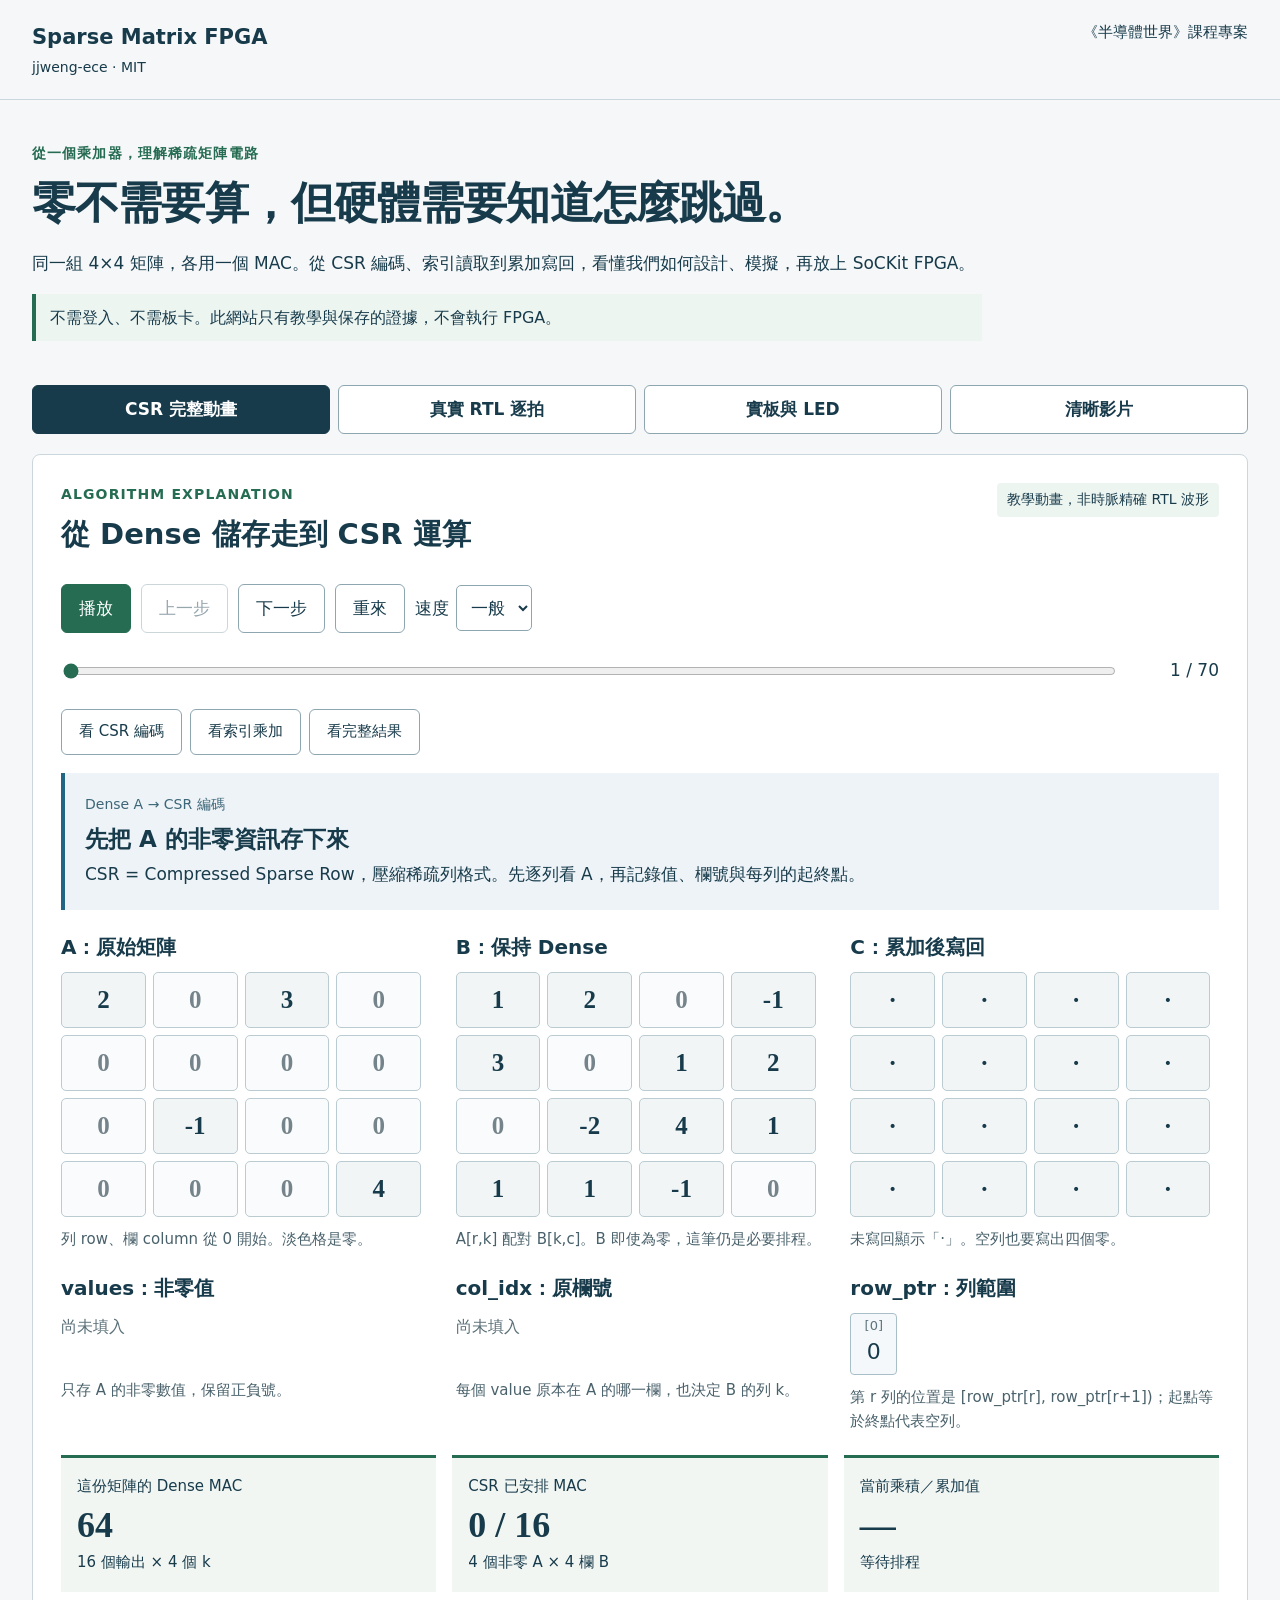
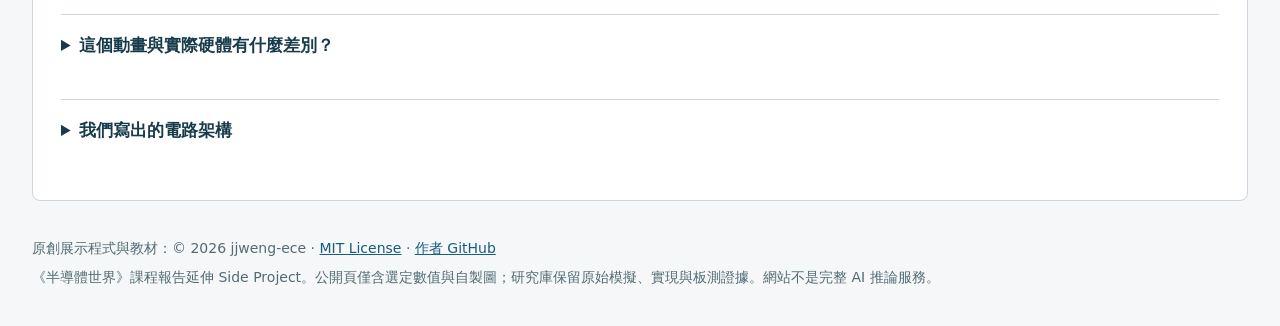
==== web_demo/index.html @ 473addc1 "Publish original sparse matrix RTL, verification evidence and web demo" ====
<!doctype html>
<html lang="zh-Hant"><head><meta charset="utf-8"><meta name="viewport" content="width=device-width,initial-scale=1"><meta name="description" content="從 4×4 矩陣理解 CSR、MAC 電路與 SoCKit FPGA 驗證。互動教學、真實 RTL 取樣與保存的板測結果。"><title>Sparse Matrix FPGA｜CSR 電路互動展示</title><link rel="stylesheet" href="style.css"></head>
<body><header><a class="brand" href="#">Sparse Matrix FPGA<span>jjweng-ece · MIT</span></a><span class="course">《半導體世界》課程專案</span></header>
<main><section class="intro"><p class="eyebrow">從一個乘加器，理解稀疏矩陣電路</p><h1>零不需要算，<br class="mobile-break">但硬體需要知道怎麼跳過。</h1><p>同一組 4×4 矩陣，各用一個 MAC。從 CSR 編碼、索引讀取到累加寫回，看懂我們如何設計、模擬，再放上 SoCKit FPGA。</p><p class="notice">不需登入、不需板卡。此網站只有教學與保存的證據，不會執行 FPGA。</p></section>
<nav class="tabs" aria-label="展示分頁"><button data-tab="csr" aria-selected="true">CSR 完整動畫</button><button data-tab="rtl">真實 RTL 逐拍</button><button data-tab="board">實板與 LED</button><button data-tab="video">清晰影片</button></nav>
<section id="csr" class="tab"><div class="section-title"><div><p class="eyebrow">ALGORITHM EXPLANATION</p><h2>從 Dense 儲存走到 CSR 運算</h2></div><span class="badge">教學動畫，非時脈精確 RTL 波形</span></div>
<div class="toolbar"><button id="play" class="primary">播放</button><button id="prev">上一步</button><button id="next">下一步</button><button id="restart">重來</button><label>速度 <select id="speed"><option value="900">慢速</option><option value="450" selected>一般</option><option value="130">快速</option></select></label></div>
<div class="scrub"><input type="range" id="step" min="0" value="0" aria-label="CSR 動畫步驟"><output id="stepText"></output></div>
<div class="phase-links"><button id="encodeStart">看 CSR 編碼</button><button id="multiplyStart">看索引乘加</button><button id="finish">看完整結果</button></div>
<div class="message" aria-live="polite"><span id="phase"></span><h3 id="headline"></h3><p id="explain"></p></div>
<div class="matrices"><article><h3>A：原始矩陣</h3><div id="matrixA" class="matrix" aria-label="Matrix A"></div><p class="caption">列 row、欄 column 從 0 開始。淡色格是零。</p></article><article><h3>B：保持 Dense</h3><div id="matrixB" class="matrix" aria-label="Matrix B"></div><p class="caption">A[r,k] 配對 B[k,c]。B 即使為零，這筆仍是必要排程。</p></article><article><h3>C：累加後寫回</h3><div id="matrixC" class="matrix" aria-label="Matrix C"></div><p class="caption">未寫回顯示「·」。空列也要寫出四個零。</p></article></div>
<div class="storage"><article><h3>values：非零值</h3><div id="values" class="array"></div><p>只存 A 的非零數值，保留正負號。</p></article><article><h3>col_idx：原欄號</h3><div id="cols" class="array"></div><p>每個 value 原本在 A 的哪一欄，也決定 B 的列 k。</p></article><article><h3>row_ptr：列範圍</h3><div id="ptr" class="array"></div><p>第 r 列的位置是 [row_ptr[r], row_ptr[r+1])；起點等於終點代表空列。</p></article></div>
<div class="metric-grid"><article><span>這份矩陣的 Dense MAC</span><strong>64</strong><small>16 個輸出 × 4 個 k</small></article><article><span>CSR 已安排 MAC</span><strong id="macCount">0 / 16</strong><small>4 個非零 A × 4 欄 B</small></article><article><span>當前乘積／累加值</span><strong id="operation">—</strong><small id="accText">等待排程</small></article></div>
<details><summary>這個動畫與實際硬體有什麼差別？</summary><p>動畫把 CSR 建表也畫出來，方便理解；本專案 CSR 引擎的資料由載入介面提供，沒有宣稱板上會自動把 Dense A 壓成 CSR。動畫每一步不是 FPGA 一拍。實際 FSM 還有 CHECK、SEED、FETCH、ISSUE、DRAIN、WRITE；下一頁可看真正 ModelSim 取樣。</p><p>這個教學案例的實際 RTL busy count：Dense 178 拍、CSR 90 拍。不包含資料載入、壓縮與 PC 傳輸；75% 的 MAC 減少不等於 75% 的執行時間或功耗改善。</p></details>
<details><summary>我們寫出的電路架構</summary><p>原創 RTL 架構圖，非工具 netlist。手機可在框內橫向捲動，或點開原圖放大。</p><a href="engines_clean.svg" target="_blank" rel="noopener">開啟可放大原圖</a><div class="diagram-scroll"><img src="engines_clean.svg" alt="Dense and CSR engines each use one MAC and separate control connections"></div></details></section>
<section id="rtl" class="tab" hidden><div class="section-title"><div><p class="eyebrow">ACTUAL MODELSIM SAMPLES</p><h2>乘積先暫存，下一拍才累加</h2></div><span class="badge">真實 RTL 模擬，不是實板波形</span></div><p>這些數值來自實際 ModelSim 10.1d 測試的上升緣後取樣，時脈週期 20 ns。播放速度刻意放慢，不代表電路執行秒數。</p><div class="toolbar"><button id="rtlPlay" class="primary">播放逐拍</button><button id="rtlPrev">上一步</button><button id="rtlNext">下一步</button></div><div class="scrub"><input id="rtlStep" type="range" min="0" value="2" aria-label="RTL 取樣位置"><output id="rtlTime"></output></div><div class="message"><h3 id="rtlTitle"></h3><p id="rtlExplain"></p></div><div id="signals" class="signals"></div><p>本次實跑：12 項 MAC 檢查、兩引擎共 32 個矩陣輸出通過。包含零有效交易、負數、32-bit overflow 回繞、Reset 與載入 flush。此為固定教學例，不冒充整套大型回歸。</p><a href="mac_clean.svg" target="_blank" rel="noopener">開啟 MAC 向量原圖</a><div class="diagram-scroll"><img src="mac_clean.svg" alt="Signed MAC data path, valid pipeline and accumulator feedback"></div></section>
<section id="board" class="tab" hidden><p class="eyebrow">SAVED PHYSICAL BOARD EVIDENCE</p><h2>不只讓 LED 亮：讀回數值，逐筆核對</h2><p>Terasic SoCKit Rev C ES，5CSXFC6D6F31C8ES。A14 在 2026-11-22 執行六次保存的板測：288 個 tiles、兩引擎合計 <strong>9,216 個輸出</strong>符合獨立 Python Golden。這裡顯示保存紀錄，不會遠端啟動板子。</p><div class="metric-grid"><article><span>p50 Dense 核心週期</span><strong>8,544</strong><small>3,072 MAC</small></article><article><span>p50 CSR 核心週期</span><strong>5,508</strong><small>1,280 MAC</small></article><article><span>指定 p50 核心週期比</span><strong>1.551×</strong><small>不含 PC 與 JTAG 傳輸</small></article></div><div class="table-scroll"><table><thead><tr><th>Profile</th><th>Dense cycles</th><th>CSR cycles</th><th>Dense MAC</th><th>CSR MAC</th></tr></thead><tbody id="boardRows"></tbody></table></div><h3>同一組 LED，兩版 Top 的意義不同</h3><div class="led-grid"><article><h3>最早 ROM Demo</h3><p>KEY0 Reset；KEY1 Start；SW[1:0] 選四種矩陣。LED0 Busy、LED1 Done、LED2 板內比較 PASS、LED3 Fail。</p><p>當時由板主人工回報：Reset 後全滅，完成後 LED1、LED2 亮。這是文字觀察，沒有冒充實拍影片。</p></article><article><h3>後來 A14 可讀回版本</h3><p>PC 經 JTAG 載入／啟動；KEY1 不啟動。LED0 Busy、LED1 response-ready、LED2 兩引擎結果可讀、LED3 error。</p><p>板主回報 Reset 後 LED1 亮，完成後 LED1、LED2 亮。<strong>LED2 本身不證明算對</strong>，正確性由完整讀回支持。</p></article></div><details><summary>功耗與時序限制也保留</summary><p>RAM read-enable 候選在指定 Power Analyzer 條件下，核心動態功耗估計降低 10.02%–11.30%，總 FPGA 估計只低約 0.075%–0.084%。比較的是同一引擎原版／候選版，不是直接 CSR 對 Dense。</p><p>沒有量測實板瓦數。外部 JTAG 正式時序 signoff 仍 BLOCKED；內部已約束路徑通過與指定案例算對，不取代完整 signoff。失敗的傳輸紀錄亦保留在研究庫中。</p></details><a href="board_evidence.svg" target="_blank" rel="noopener">開啟資料讀回流程圖</a><div class="diagram-scroll"><img src="board_evidence.svg" alt="Saved A14 readback and LED evidence path"></div></section>
<section id="video" class="tab" hidden><p class="eyebrow">LOSSLESS SCREEN FRAMES</p><h2>清楚的畫面，不把小字塞滿螢幕</h2><p>影片以實際網頁的無損 PNG 畫面製作，不沿用先前的低畫質錄影。無配音，重點以大字說明；手機建議橫向或全螢幕觀看。</p><video controls playsinline preload="none" poster="video_poster.png"><source src="demo_1080p.mp4" type="video/mp4">瀏覽器不支援影片，請使用下方下載。</video><div class="toolbar"><a class="button" href="demo_1080p.mp4" download>下載 1080p</a><a class="button" href="demo_4k.mp4" download>下載 4K 原尺寸</a></div><p>影片包含演算法動畫、真實 RTL 取樣及保存板測數字，沒有實拍 LED 畫面。手機瀏覽本站不需帳號；掃描 QR Code 與直接開網址相同。</p></section>
<footer><p>原創展示程式與教材：© 2026 jjweng-ece · <a href="LICENSE.txt">MIT License</a> · <a href="https://github.com/jjweng-ece">作者 GitHub</a></p><p>《半導體世界》課程報告延伸 Side Project。公開頁僅含選定數值與自製圖；研究庫保留原始模擬、實現與板測證據。網站不是完整 AI 推論服務。</p></footer></main><script src="data.js"></script><script src="app.js"></script></body></html>
---- web_demo/style.css ----
:root{color-scheme:light;--ink:#183b4b;--green:#266c52;--line:#cbd7dc;--soft:#edf5f1;--blue:#226684}*{box-sizing:border-box}body{margin:0;background:#f5f7f8;color:var(--ink);font:17px/1.7 system-ui,-apple-system,"Microsoft JhengHei",sans-serif}button,select,input{font:inherit}button,.button{min-height:46px;padding:9px 17px;border:1px solid #8da6b0;border-radius:6px;background:white;color:var(--ink);cursor:pointer;text-decoration:none;display:inline-flex;align-items:center;justify-content:center}button:hover,.button:hover{background:var(--soft)}button:focus-visible,a:focus-visible,input:focus-visible{outline:3px solid #c7751d;outline-offset:3px}button:disabled{opacity:.45;cursor:default}.primary{background:var(--green);color:white;border-color:var(--green)}.primary:hover{background:#205b46}a{color:#185d7c}header{max-width:1400px;margin:auto;padding:20px 32px;display:flex;justify-content:space-between;border-bottom:1px solid var(--line);gap:16px}.brand{font-weight:750;font-size:21px;text-decoration:none;color:var(--ink)}.brand span{display:block;font-weight:400;font-size:14px}.course{font-size:15px}main{max-width:1400px;margin:auto;padding:0 32px}.intro{padding:42px 0 28px;max-width:950px}.eyebrow{font-size:14px;letter-spacing:.08em;color:var(--green);font-weight:650;margin:0 0 8px}h1{font-size:clamp(30px,3.4vw,49px);line-height:1.35;margin:0 0 16px;letter-spacing:-.02em}h2{font-size:29px;line-height:1.35;margin:0 0 16px}h3{font-size:20px;line-height:1.5;margin:0 0 10px}p{margin:8px 0 16px}.notice{padding:10px 14px;background:var(--soft);border-left:4px solid var(--green);font-size:16px}.mobile-break{display:none}.tabs{display:flex;flex-wrap:wrap;gap:8px;margin-bottom:20px}.tabs button{flex:1;white-space:nowrap;font-weight:650}.tabs button[aria-selected=true]{background:var(--ink);color:white;border-color:var(--ink)}.tab{padding:28px;background:white;border:1px solid var(--line);border-radius:8px;scroll-margin-top:12px}.tab[hidden]{display:none}.section-title{display:flex;justify-content:space-between;align-items:start;gap:20px}.badge{font-size:14px;background:var(--soft);padding:5px 10px;border-radius:4px}.toolbar{display:flex;align-items:center;flex-wrap:wrap;gap:10px;margin:14px 0}.toolbar label{display:flex;align-items:center;gap:7px}select{min-height:46px;border:1px solid #8da6b0;border-radius:5px;background:white;padding:5px 10px;color:var(--ink)}.scrub{display:flex;gap:16px;align-items:center;margin:14px 0}input[type=range]{min-width:0;min-height:44px;flex:1;accent-color:var(--green)}output{white-space:nowrap;min-width:85px;text-align:right}.phase-links{display:flex;flex-wrap:wrap;gap:8px}.phase-links button{font-size:15px}.message{background:#edf3f7;border-left:4px solid var(--blue);padding:16px 20px;margin:18px 0;min-height:137px}.message>span{font-size:14px;color:#3d6678}.message h3{font-size:23px;margin:4px 0}.message p{margin:0}.matrices,.storage{display:grid;grid-template-columns:repeat(3,minmax(0,1fr));gap:26px;margin:22px 0}.matrix{display:grid;grid-template-columns:repeat(4,minmax(0,1fr));gap:7px;max-width:360px}.cell{border:1px solid #bacbd1;border-radius:5px;min-height:56px;display:flex;align-items:center;justify-content:center;font:600 25px/1.2 "Times New Roman",serif;background:#f1f5f6;position:relative}.cell.zero{color:#75848a;background:#fafbfc}.cell.active{border:3px solid var(--green);background:#d7efe0;color:#123e2a}.cell.target{border:3px solid #b06712;background:#fff0d6;color:#74410c}.caption,.storage p{font-size:15px;line-height:1.6;color:#49616b;margin:10px 0 0}.array{display:flex;flex-wrap:wrap;gap:7px;min-height:55px}.entry{position:relative;border:1px solid #a8bfc8;background:#f5f8fa;min-width:47px;padding:4px 11px;text-align:center;font-size:22px;border-radius:4px}.entry small{display:block;font:13px system-ui;color:#5d737d}.entry.active{background:#d7efe0;border:2px solid var(--green)}.empty{color:#5a6f78;font-size:16px}.metric-grid,.led-grid{display:grid;grid-template-columns:repeat(3,minmax(0,1fr));gap:16px;margin:22px 0}.metric-grid article{border-top:3px solid var(--green);background:#f1f6f3;padding:16px}.metric-grid span,.metric-grid small{display:block;font-size:15px}.metric-grid strong{font:600 36px/1.4 "Times New Roman",serif;overflow-wrap:anywhere}.led-grid{grid-template-columns:1fr 1fr}.led-grid article{border:1px solid var(--line);padding:20px}.led-grid p{font-size:16px}.table-scroll,.diagram-scroll{overflow-x:auto;max-width:100%;margin:16px 0}.table-scroll{border:1px solid var(--line)}table{border-collapse:collapse;min-width:610px;width:100%;font-size:16px}th,td{padding:12px;text-align:left;border-bottom:1px solid var(--line)}th{background:var(--soft)}.diagram-scroll img{display:block;width:100%;min-width:900px;height:auto}details{border-top:1px solid var(--line);padding:16px 0;margin-top:12px}summary{cursor:pointer;min-height:40px;font-weight:600}details p{font-size:16px;max-width:1050px}.signals{display:grid;grid-template-columns:repeat(5,minmax(0,1fr));gap:12px;margin:20px 0}.signal{background:#f0f5f7;border:1px solid var(--line);padding:14px;min-width:0}.signal span{display:block;font-size:15px;overflow-wrap:anywhere}.signal strong{display:block;font:600 31px/1.5 "Times New Roman",serif;overflow-wrap:anywhere}video{width:100%;height:auto;background:#10232d;border-radius:5px;margin:14px 0}footer{padding:30px 0;font-size:14px;color:#536b75;max-width:1100px}footer p{margin:6px 0}.recording header,.recording .intro,.recording .tabs,.recording footer,.recording details{display:none}.recording main{max-width:1800px;padding:30px}.recording .tab{padding:34px;border:0}.recording h2{font-size:38px}.recording .message h3{font-size:31px}.recording .message p{font-size:24px}.recording .matrices{gap:70px}.recording .cell{min-height:72px;font-size:36px}.recording .storage{margin:12px 0}.recording .storage h3{font-size:24px}.recording .caption,.recording .storage p{font-size:19px}.recording .toolbar,.recording .scrub,.recording .phase-links{display:none}.recording .metric-grid{margin:15px 0}.recording .signal strong{font-size:44px}.recording .signal span{font-size:22px}.recording .signals{gap:20px}.recording .tab>p{font-size:23px}.recording .metric-grid strong{font-size:48px}.recording .metric-grid span,.recording .metric-grid small{font-size:22px}@media(max-width:950px){.section-title{display:block}.badge{display:inline-block;margin-bottom:8px}.matrices,.storage{gap:16px}.cell{min-height:48px}.signals{grid-template-columns:repeat(3,minmax(0,1fr))}}@media(max-width:640px){header{padding:15px 16px}.course{display:none}main{padding:0 14px}.intro{padding:28px 4px 18px}.mobile-break{display:block}.tabs{display:grid;grid-template-columns:1fr 1fr;gap:8px}.tabs button{padding:10px 8px;font-size:15px}.tab{padding:19px 16px}h2{font-size:25px}h3{font-size:19px}.toolbar{gap:8px}.toolbar button{padding:8px 12px}.matrices,.storage{grid-template-columns:1fr;gap:23px}.matrix{max-width:none}.cell{min-height:54px}.matrices article{max-width:100%}.metric-grid{grid-template-columns:1fr}.metric-grid article{padding:12px 16px}.metric-grid strong{font-size:34px}.led-grid{grid-template-columns:1fr}.signals{grid-template-columns:repeat(2,minmax(0,1fr));gap:9px}.signal{padding:11px}.message{padding:13px 15px;min-height:0}.message h3{font-size:21px}.phase-links{gap:6px}.phase-links button{font-size:14px;padding:7px 10px;flex:1}output{min-width:70px;font-size:15px}.scrub{gap:8px}.brand{font-size:19px}footer{padding:24px 3px}}
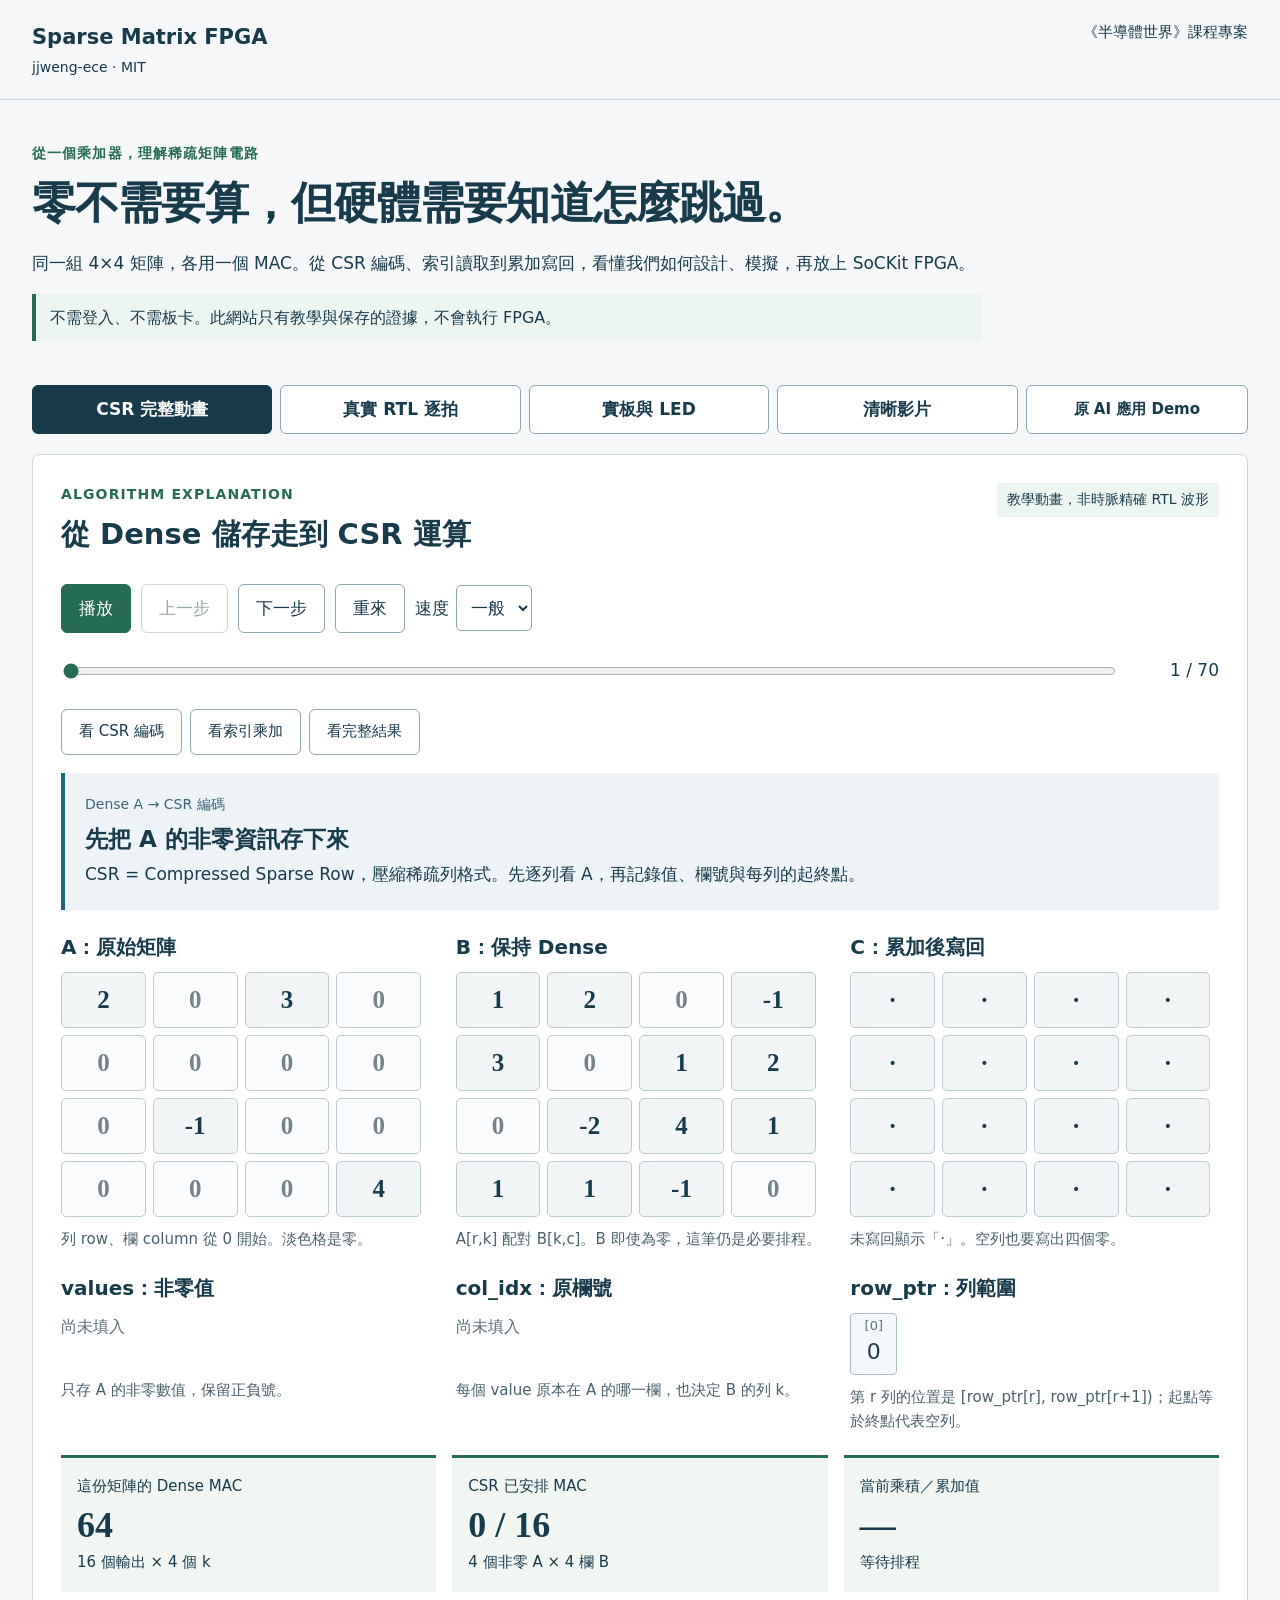
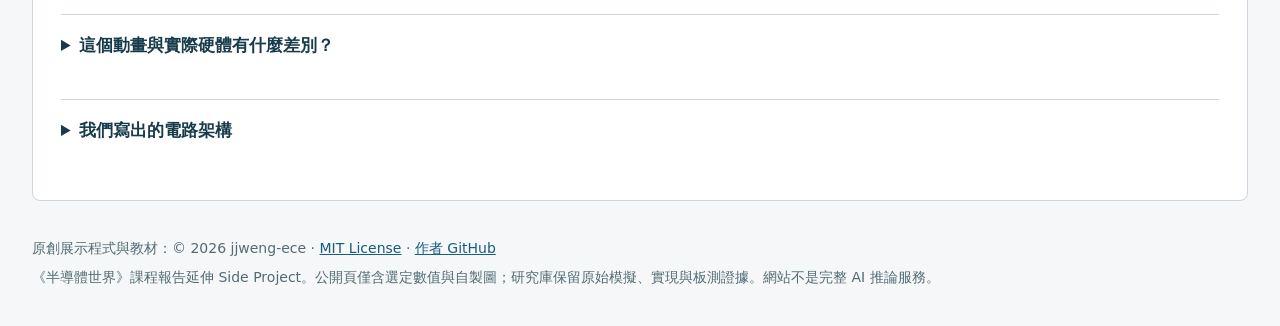
==== commit 80b3656c: "Publish original sparse matrix RTL, verification evidence and web demo" ====
--- a/web_demo/index.html
+++ b/web_demo/index.html
@@ -2,7 +2,7 @@
 <html lang="zh-Hant"><head><meta charset="utf-8"><meta name="viewport" content="width=device-width,initial-scale=1"><meta name="description" content="從 4×4 矩陣理解 CSR、MAC 電路與 SoCKit FPGA 驗證。互動教學、真實 RTL 取樣與保存的板測結果。"><title>Sparse Matrix FPGA｜CSR 電路互動展示</title><link rel="stylesheet" href="style.css"></head>
 <body><header><a class="brand" href="#">Sparse Matrix FPGA<span>jjweng-ece · MIT</span></a><span class="course">《半導體世界》課程專案</span></header>
 <main><section class="intro"><p class="eyebrow">從一個乘加器，理解稀疏矩陣電路</p><h1>零不需要算，<br class="mobile-break">但硬體需要知道怎麼跳過。</h1><p>同一組 4×4 矩陣，各用一個 MAC。從 CSR 編碼、索引讀取到累加寫回，看懂我們如何設計、模擬，再放上 SoCKit FPGA。</p><p class="notice">不需登入、不需板卡。此網站只有教學與保存的證據，不會執行 FPGA。</p></section>
-<nav class="tabs" aria-label="展示分頁"><button data-tab="csr" aria-selected="true">CSR 完整動畫</button><button data-tab="rtl">真實 RTL 逐拍</button><button data-tab="board">實板與 LED</button><button data-tab="video">清晰影片</button></nav>
+<nav class="tabs" aria-label="展示分頁"><button data-tab="csr" aria-selected="true">CSR 完整動畫</button><button data-tab="rtl">真實 RTL 逐拍</button><button data-tab="board">實板與 LED</button><button data-tab="video">清晰影片</button><a class="button" href="ai/">原 AI 應用 Demo</a></nav>
 <section id="csr" class="tab"><div class="section-title"><div><p class="eyebrow">ALGORITHM EXPLANATION</p><h2>從 Dense 儲存走到 CSR 運算</h2></div><span class="badge">教學動畫，非時脈精確 RTL 波形</span></div>
 <div class="toolbar"><button id="play" class="primary">播放</button><button id="prev">上一步</button><button id="next">下一步</button><button id="restart">重來</button><label>速度 <select id="speed"><option value="900">慢速</option><option value="450" selected>一般</option><option value="130">快速</option></select></label></div>
 <div class="scrub"><input type="range" id="step" min="0" value="0" aria-label="CSR 動畫步驟"><output id="stepText"></output></div>
--- a/web_demo/style.css
+++ b/web_demo/style.css
@@ -1 +1,3 @@
 :root{color-scheme:light;--ink:#183b4b;--green:#266c52;--line:#cbd7dc;--soft:#edf5f1;--blue:#226684}*{box-sizing:border-box}body{margin:0;background:#f5f7f8;color:var(--ink);font:17px/1.7 system-ui,-apple-system,"Microsoft JhengHei",sans-serif}button,select,input{font:inherit}button,.button{min-height:46px;padding:9px 17px;border:1px solid #8da6b0;border-radius:6px;background:white;color:var(--ink);cursor:pointer;text-decoration:none;display:inline-flex;align-items:center;justify-content:center}button:hover,.button:hover{background:var(--soft)}button:focus-visible,a:focus-visible,input:focus-visible{outline:3px solid #c7751d;outline-offset:3px}button:disabled{opacity:.45;cursor:default}.primary{background:var(--green);color:white;border-color:var(--green)}.primary:hover{background:#205b46}a{color:#185d7c}header{max-width:1400px;margin:auto;padding:20px 32px;display:flex;justify-content:space-between;border-bottom:1px solid var(--line);gap:16px}.brand{font-weight:750;font-size:21px;text-decoration:none;color:var(--ink)}.brand span{display:block;font-weight:400;font-size:14px}.course{font-size:15px}main{max-width:1400px;margin:auto;padding:0 32px}.intro{padding:42px 0 28px;max-width:950px}.eyebrow{font-size:14px;letter-spacing:.08em;color:var(--green);font-weight:650;margin:0 0 8px}h1{font-size:clamp(30px,3.4vw,49px);line-height:1.35;margin:0 0 16px;letter-spacing:-.02em}h2{font-size:29px;line-height:1.35;margin:0 0 16px}h3{font-size:20px;line-height:1.5;margin:0 0 10px}p{margin:8px 0 16px}.notice{padding:10px 14px;background:var(--soft);border-left:4px solid var(--green);font-size:16px}.mobile-break{display:none}.tabs{display:flex;flex-wrap:wrap;gap:8px;margin-bottom:20px}.tabs button{flex:1;white-space:nowrap;font-weight:650}.tabs button[aria-selected=true]{background:var(--ink);color:white;border-color:var(--ink)}.tab{padding:28px;background:white;border:1px solid var(--line);border-radius:8px;scroll-margin-top:12px}.tab[hidden]{display:none}.section-title{display:flex;justify-content:space-between;align-items:start;gap:20px}.badge{font-size:14px;background:var(--soft);padding:5px 10px;border-radius:4px}.toolbar{display:flex;align-items:center;flex-wrap:wrap;gap:10px;margin:14px 0}.toolbar label{display:flex;align-items:center;gap:7px}select{min-height:46px;border:1px solid #8da6b0;border-radius:5px;background:white;padding:5px 10px;color:var(--ink)}.scrub{display:flex;gap:16px;align-items:center;margin:14px 0}input[type=range]{min-width:0;min-height:44px;flex:1;accent-color:var(--green)}output{white-space:nowrap;min-width:85px;text-align:right}.phase-links{display:flex;flex-wrap:wrap;gap:8px}.phase-links button{font-size:15px}.message{background:#edf3f7;border-left:4px solid var(--blue);padding:16px 20px;margin:18px 0;min-height:137px}.message>span{font-size:14px;color:#3d6678}.message h3{font-size:23px;margin:4px 0}.message p{margin:0}.matrices,.storage{display:grid;grid-template-columns:repeat(3,minmax(0,1fr));gap:26px;margin:22px 0}.matrix{display:grid;grid-template-columns:repeat(4,minmax(0,1fr));gap:7px;max-width:360px}.cell{border:1px solid #bacbd1;border-radius:5px;min-height:56px;display:flex;align-items:center;justify-content:center;font:600 25px/1.2 "Times New Roman",serif;background:#f1f5f6;position:relative}.cell.zero{color:#75848a;background:#fafbfc}.cell.active{border:3px solid var(--green);background:#d7efe0;color:#123e2a}.cell.target{border:3px solid #b06712;background:#fff0d6;color:#74410c}.caption,.storage p{font-size:15px;line-height:1.6;color:#49616b;margin:10px 0 0}.array{display:flex;flex-wrap:wrap;gap:7px;min-height:55px}.entry{position:relative;border:1px solid #a8bfc8;background:#f5f8fa;min-width:47px;padding:4px 11px;text-align:center;font-size:22px;border-radius:4px}.entry small{display:block;font:13px system-ui;color:#5d737d}.entry.active{background:#d7efe0;border:2px solid var(--green)}.empty{color:#5a6f78;font-size:16px}.metric-grid,.led-grid{display:grid;grid-template-columns:repeat(3,minmax(0,1fr));gap:16px;margin:22px 0}.metric-grid article{border-top:3px solid var(--green);background:#f1f6f3;padding:16px}.metric-grid span,.metric-grid small{display:block;font-size:15px}.metric-grid strong{font:600 36px/1.4 "Times New Roman",serif;overflow-wrap:anywhere}.led-grid{grid-template-columns:1fr 1fr}.led-grid article{border:1px solid var(--line);padding:20px}.led-grid p{font-size:16px}.table-scroll,.diagram-scroll{overflow-x:auto;max-width:100%;margin:16px 0}.table-scroll{border:1px solid var(--line)}table{border-collapse:collapse;min-width:610px;width:100%;font-size:16px}th,td{padding:12px;text-align:left;border-bottom:1px solid var(--line)}th{background:var(--soft)}.diagram-scroll img{display:block;width:100%;min-width:900px;height:auto}details{border-top:1px solid var(--line);padding:16px 0;margin-top:12px}summary{cursor:pointer;min-height:40px;font-weight:600}details p{font-size:16px;max-width:1050px}.signals{display:grid;grid-template-columns:repeat(5,minmax(0,1fr));gap:12px;margin:20px 0}.signal{background:#f0f5f7;border:1px solid var(--line);padding:14px;min-width:0}.signal span{display:block;font-size:15px;overflow-wrap:anywhere}.signal strong{display:block;font:600 31px/1.5 "Times New Roman",serif;overflow-wrap:anywhere}video{width:100%;height:auto;background:#10232d;border-radius:5px;margin:14px 0}footer{padding:30px 0;font-size:14px;color:#536b75;max-width:1100px}footer p{margin:6px 0}.recording header,.recording .intro,.recording .tabs,.recording footer,.recording details{display:none}.recording main{max-width:1800px;padding:30px}.recording .tab{padding:34px;border:0}.recording h2{font-size:38px}.recording .message h3{font-size:31px}.recording .message p{font-size:24px}.recording .matrices{gap:70px}.recording .cell{min-height:72px;font-size:36px}.recording .storage{margin:12px 0}.recording .storage h3{font-size:24px}.recording .caption,.recording .storage p{font-size:19px}.recording .toolbar,.recording .scrub,.recording .phase-links{display:none}.recording .metric-grid{margin:15px 0}.recording .signal strong{font-size:44px}.recording .signal span{font-size:22px}.recording .signals{gap:20px}.recording .tab>p{font-size:23px}.recording .metric-grid strong{font-size:48px}.recording .metric-grid span,.recording .metric-grid small{font-size:22px}@media(max-width:950px){.section-title{display:block}.badge{display:inline-block;margin-bottom:8px}.matrices,.storage{gap:16px}.cell{min-height:48px}.signals{grid-template-columns:repeat(3,minmax(0,1fr))}}@media(max-width:640px){header{padding:15px 16px}.course{display:none}main{padding:0 14px}.intro{padding:28px 4px 18px}.mobile-break{display:block}.tabs{display:grid;grid-template-columns:1fr 1fr;gap:8px}.tabs button{padding:10px 8px;font-size:15px}.tab{padding:19px 16px}h2{font-size:25px}h3{font-size:19px}.toolbar{gap:8px}.toolbar button{padding:8px 12px}.matrices,.storage{grid-template-columns:1fr;gap:23px}.matrix{max-width:none}.cell{min-height:54px}.matrices article{max-width:100%}.metric-grid{grid-template-columns:1fr}.metric-grid article{padding:12px 16px}.metric-grid strong{font-size:34px}.led-grid{grid-template-columns:1fr}.signals{grid-template-columns:repeat(2,minmax(0,1fr));gap:9px}.signal{padding:11px}.message{padding:13px 15px;min-height:0}.message h3{font-size:21px}.phase-links{gap:6px}.phase-links button{font-size:14px;padding:7px 10px;flex:1}output{min-width:70px;font-size:15px}.scrub{gap:8px}.brand{font-size:19px}footer{padding:24px 3px}}
+
+.tabs a.button{flex:1;font-size:15px;font-weight:650;min-width:0;padding:10px 8px}@media(max-width:640px){.tabs a.button{grid-column:1/-1}}
